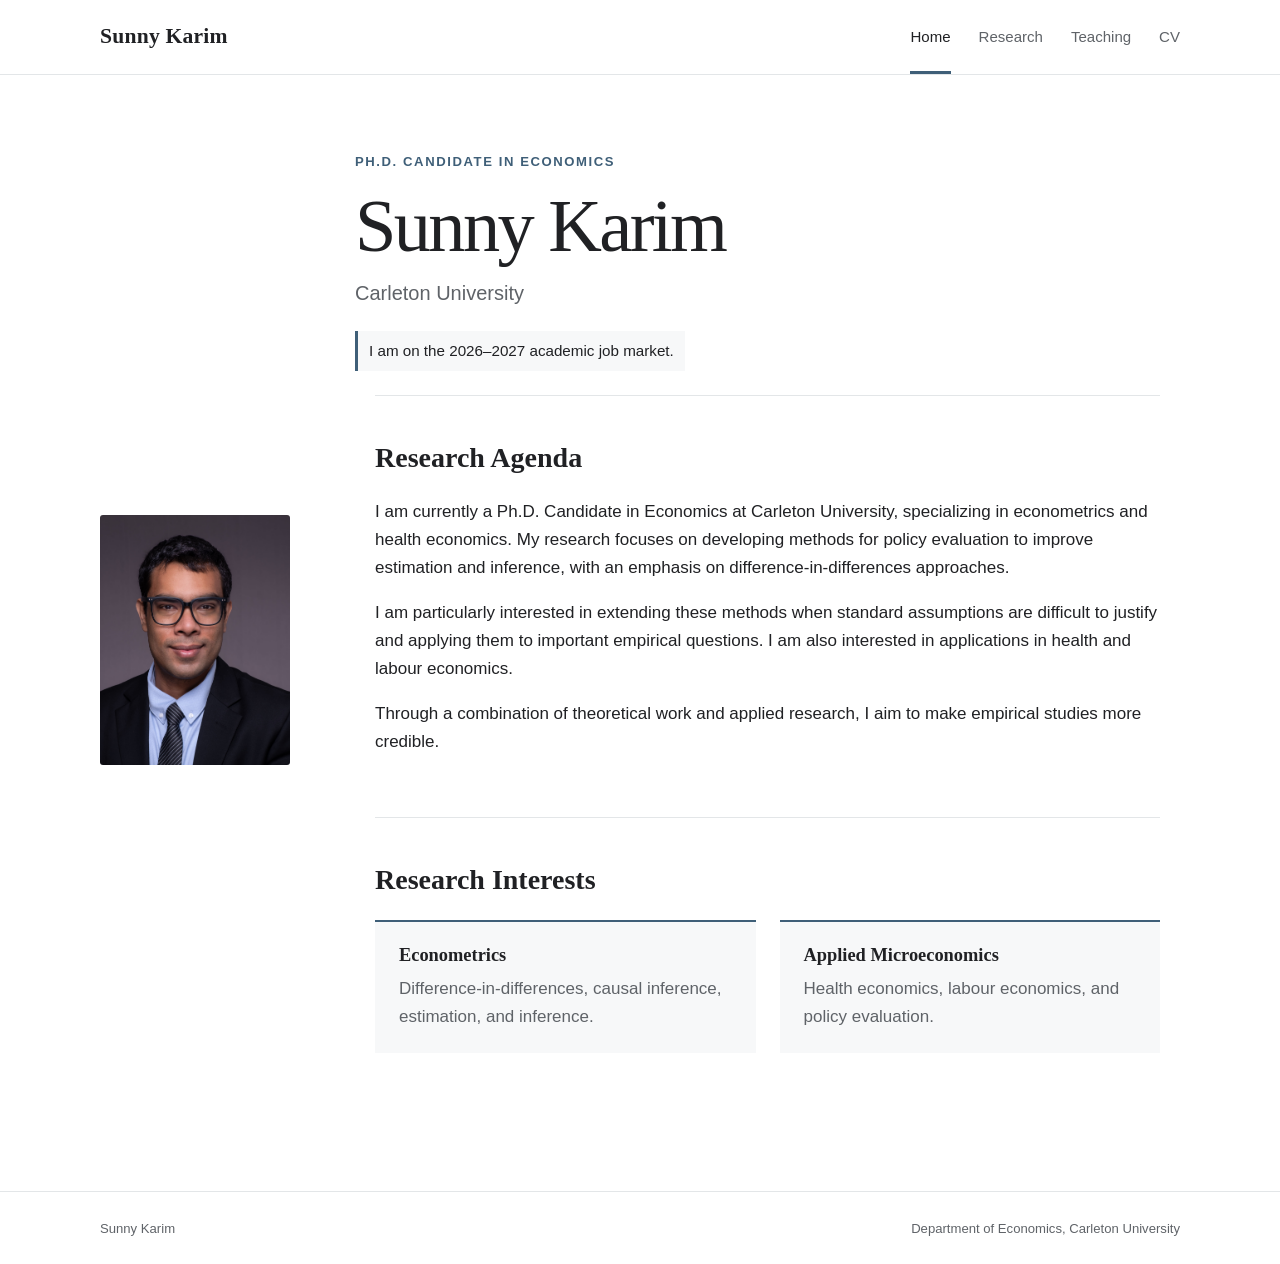
==== index.html @ e1e47e3f "Removed the second navigation bar" ====
<!DOCTYPE html>
<html lang="en">
<head>
  <meta charset="utf-8">
  <meta name="viewport" content="width=device-width, initial-scale=1">
  <meta name="description" content="Sunny Karim, Ph.D. Candidate in Economics at Carleton University. Research in applied econometrics, causal inference, health economics, and difference-in-differences.">
  <title>Sunny Karim | Economics</title>
  <link rel="stylesheet" href="assets/css/style.css">
</head>
<body>
  <header class="site-header">
    <div class="container nav-wrap">
      <a class="site-title" href="index.html">Sunny Karim</a>
      <nav class="site-nav" aria-label="Main navigation">
        <a class="active" href="index.html">Home</a>
        <a href="research.html">Research</a>
        <a href="teaching.html">Teaching</a>
        <a href="cv.html">CV</a>
      </nav>
    </div>
  </header>

  <main>
    <section class="hero container">
      <div class="portrait-column">
        <img
          class="portrait-photo"
          src="assets/img/Sunny-Karim-0310.jpg"
          alt="Sunny Karim"
        >
      </div>

      <div class="hero-copy">
        <p class="eyebrow">Ph.D. Candidate in Economics</p>
        <h1>Sunny Karim</h1>
        <p class="affiliation">Carleton University</p>
        <p class="market-note">I am on the 2026–2027 academic job market.</p>

      <section class="content-section container narrow">
      <h2>Research Agenda</h2>
      <p>
        I am currently a Ph.D. Candidate in Economics at Carleton University, specializing in econometrics and health economics. My research focuses on developing methods for policy evaluation to improve estimation and inference, with an emphasis on difference-in-differences approaches.
      </p>
      <p>
        I am particularly interested in extending these methods when standard assumptions are difficult to justify and applying them to important empirical questions. I am also interested in applications in health and labour economics.
      </p>
      <p>
        Through a combination of theoretical work and applied research, I aim to make empirical studies more credible.
      </p>
    </section>

    <section class="content-section container narrow highlights">
      <h2>Research Interests</h2>
      <div class="interest-grid">
        <div>
          <h3>Econometrics</h3>
          <p>Difference-in-differences, causal inference, estimation, and inference.</p>
        </div>
        <div>
          <h3>Applied Microeconomics</h3>
          <p>Health economics, labour economics, and policy evaluation.</p>
        </div>
      </div>
    </section>
  </main>

  <footer class="site-footer">
    <div class="container footer-inner">
      <span>Sunny Karim</span>
      <span>Department of Economics, Carleton University</span>
    </div>
  </footer>
</body>
</html>
---- assets/css/style.css ----
:root {
  --ink: #202124;
  --muted: #5f6368;
  --line: #e3e6e8;
  --accent: #3f5f78;
  --accent-dark: #29465c;
  --soft: #f7f8f9;
  --white: #ffffff;
  --max: 1080px;
}

* { box-sizing: border-box; }

html { scroll-behavior: smooth; }

body {
  margin: 0;
  color: var(--ink);
  background: var(--white);
  font-family: Arial, Helvetica, sans-serif;
  font-size: 17px;
  line-height: 1.65;
}

a {
  color: var(--accent-dark);
  text-decoration: none;
}

a:hover { text-decoration: underline; }

.container {
  width: min(calc(100% - 40px), var(--max));
  margin: 0 auto;
}

.narrow { max-width: 840px; }

.site-header {
  border-bottom: 1px solid var(--line);
  background: rgba(255, 255, 255, 0.96);
  position: sticky;
  top: 0;
  z-index: 20;
}

.nav-wrap {
  min-height: 72px;
  display: flex;
  align-items: center;
  justify-content: space-between;
  gap: 32px;
}

.site-title {
  color: var(--ink);
  font-family: Georgia, "Times New Roman", serif;
  font-size: 1.35rem;
  font-weight: 700;
  letter-spacing: 0.01em;
}

.site-title:hover { text-decoration: none; }

.site-nav {
  display: flex;
  align-items: center;
  gap: 28px;
  font-size: 0.94rem;
}

.site-nav a {
  color: var(--muted);
  padding: 25px 0 21px;
  border-bottom: 3px solid transparent;
}

.site-nav a:hover,
.site-nav a.active {
  color: var(--ink);
  border-bottom-color: var(--accent);
  text-decoration: none;
}

.hero {
  display: grid;
  grid-template-columns: 200px 1fr;
  gap: 55px;
  align-items: center;
  padding-top: 76px;
  padding-bottom: 62px;
}

.portrait-column { text-align: center; }

.portrait-photo {
  display: block;
  width: 190px !important;
  height: 250px !important;
  margin: 0 !important;
  object-fit: cover;
  object-position: center top;
  border-radius: 3px;
}

.portrait-placeholder {
  width: 230px;
  height: 280px;
  margin: 0 auto;
  border: 1px solid var(--line);
  background: linear-gradient(145deg, #f0f2f3, #fafafa);
  display: flex;
  align-items: center;
  justify-content: center;
}

.portrait-placeholder span {
  font-family: Georgia, "Times New Roman", serif;
  font-size: 4.2rem;
  color: #a4acb2;
}

.photo-note {
  margin: 10px 0 0;
  color: #8a9095;
  font-size: 0.77rem;
}

.eyebrow {
  margin: 0 0 8px;
  color: var(--accent);
  font-size: 0.82rem;
  font-weight: 700;
  letter-spacing: 0.12em;
  text-transform: uppercase;
}

h1, h2, h3 {
  font-family: Georgia, "Times New Roman", serif;
  color: var(--ink);
  line-height: 1.25;
}

h1 {
  margin: 0;
  font-size: clamp(2.6rem, 7vw, 4.65rem);
  font-weight: 500;
  letter-spacing: -0.035em;
}

h2 {
  margin-top: 0;
  font-size: 1.75rem;
  font-weight: 600;
}

h3 { font-size: 1.15rem; }

.affiliation {
  margin: 4px 0 18px;
  color: var(--muted);
  font-size: 1.25rem;
}

.market-note {
  display: inline-block;
  margin: 3px 0 24px;
  padding: 7px 11px;
  background: var(--soft);
  border-left: 3px solid var(--accent);
  font-size: 0.95rem;
}

.quick-links {
  display: flex;
  flex-wrap: wrap;
  gap: 20px;
  font-size: 0.95rem;
  font-weight: 600;
}

.content-section {
  padding-top: 44px;
  padding-bottom: 44px;
  border-top: 1px solid var(--line);
}

.content-section p { margin: 0 0 1em; }

.highlights { padding-bottom: 76px; }

.interest-grid {
  display: grid;
  grid-template-columns: repeat(2, 1fr);
  gap: 24px;
}

.interest-grid > div {
  padding: 22px 24px;
  background: var(--soft);
  border-top: 2px solid var(--accent);
}

.interest-grid h3 { margin: 0 0 8px; }
.interest-grid p { margin: 0; color: var(--muted); }

.page-content {
  min-height: calc(100vh - 160px);
  padding-top: 70px;
  padding-bottom: 80px;
}

.page-heading {
  max-width: 820px;
  margin-bottom: 54px;
}

.page-heading h1 {
  font-size: clamp(2.5rem, 6vw, 4rem);
  margin-bottom: 18px;
}

.page-heading > p:last-child {
  color: var(--muted);
  font-size: 1.08rem;
}

.research-list {
  max-width: 880px;
}

.paper-card {
  padding: 28px 0 32px;
  border-top: 1px solid var(--line);
}

.paper-card:last-child { border-bottom: 1px solid var(--line); }

.paper-card h2 {
  margin-bottom: 10px;
  font-size: 1.45rem;
}

.paper-card p { margin: 0 0 10px; }

.paper-label {
  color: var(--accent);
  font-size: 0.78rem;
  font-weight: 700;
  letter-spacing: 0.09em;
  text-transform: uppercase;
}

.paper-links {
  font-size: 0.92rem;
  font-weight: 600;
}

.paper-links span { color: #a0a5a9; margin: 0 5px; }

.timeline {
  max-width: 820px;
}

.timeline article {
  padding: 26px 0;
  border-top: 1px solid var(--line);
}

.timeline article:last-child { border-bottom: 1px solid var(--line); }
.timeline h2 { margin-bottom: 8px; font-size: 1.4rem; }
.timeline p { margin: 0; color: var(--muted); }

.cv-panel {
  max-width: 760px;
  padding: 34px;
  background: var(--soft);
  border-top: 3px solid var(--accent);
}

.cv-panel h2 { margin-bottom: 4px; }
.cv-panel p { margin-top: 6px; }
.cv-status { color: var(--muted); }

.button {
  display: inline-block;
  margin-top: 10px;
  padding: 10px 16px;
  border: 1px solid var(--accent-dark);
  background: var(--accent-dark);
  color: var(--white);
  font-size: 0.92rem;
}

.button:hover { text-decoration: none; }
.button.disabled { opacity: 0.55; cursor: default; }

.no-side-padding { margin: 50px 0 0; }

.edit-note {
  max-width: 820px;
  margin-top: 30px;
  padding: 12px 14px;
  background: #fffbea;
  border-left: 3px solid #c5aa45;
  color: #5f5840;
  font-size: 0.9rem;
}

code {
  padding: 2px 5px;
  border-radius: 3px;
  background: #eef0f1;
  font-size: 0.88em;
}

.site-footer {
  border-top: 1px solid var(--line);
  color: var(--muted);
  font-size: 0.82rem;
}

.footer-inner {
  min-height: 72px;
  display: flex;
  align-items: center;
  justify-content: space-between;
  gap: 20px;
}

@media (max-width: 760px) {
  body { font-size: 16px; }

  .nav-wrap {
    min-height: auto;
    padding-top: 16px;
    padding-bottom: 10px;
    align-items: flex-start;
    flex-direction: column;
    gap: 7px;
  }

  .site-nav {
    width: 100%;
    gap: 18px;
    overflow-x: auto;
  }

  .site-nav a { padding: 7px 0 11px; }

  .hero {
    grid-template-columns: 1fr;
    gap: 32px;
    padding-top: 46px;
  }

  .portrait-column { text-align: left; }
  .portrait-photo {
    margin-left: 0;
    width: 140px;
    height: 178px;
  }
  .portrait-placeholder { margin-left: 0; width: 190px; height: 230px; }
  .photo-note { max-width: 190px; text-align: center; }

  .interest-grid { grid-template-columns: 1fr; }

  .footer-inner {
    padding-top: 16px;
    padding-bottom: 16px;
    align-items: flex-start;
    flex-direction: column;
    justify-content: center;
    gap: 2px;
  }
}
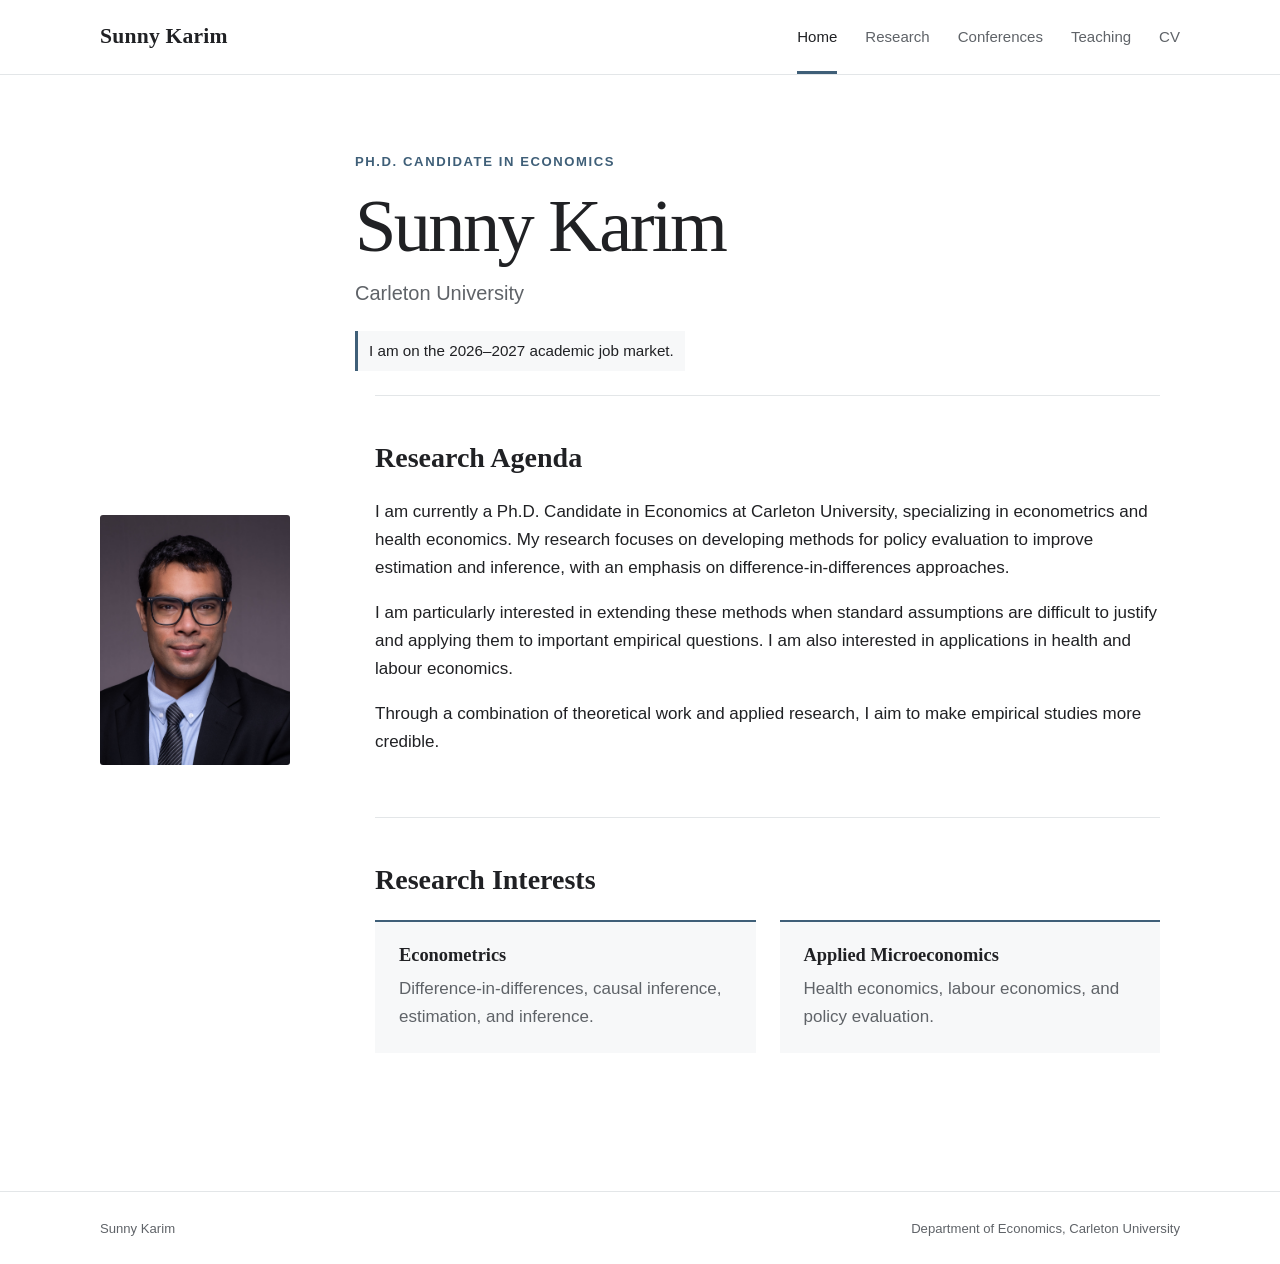
==== commit 900b26b8: "Update index.html with new navigation bar" ====
--- a/index.html
+++ b/index.html
@@ -12,10 +12,27 @@
     <div class="container nav-wrap">
       <a class="site-title" href="index.html">Sunny Karim</a>
       <nav class="site-nav" aria-label="Main navigation">
-        <a class="active" href="index.html">Home</a>
-        <a href="research.html">Research</a>
-        <a href="teaching.html">Teaching</a>
-        <a href="cv.html">CV</a>
+      
+        <a class="active" href="index.html">
+          Home
+        </a>
+      
+        <a href="research.html">
+          Research
+        </a>
+      
+        <a href="conferences.html">
+          Conferences
+        </a>
+      
+        <a href="teaching.html">
+          Teaching
+        </a>
+      
+        <a href="cv.html">
+          CV
+        </a>
+      
       </nav>
     </div>
   </header>
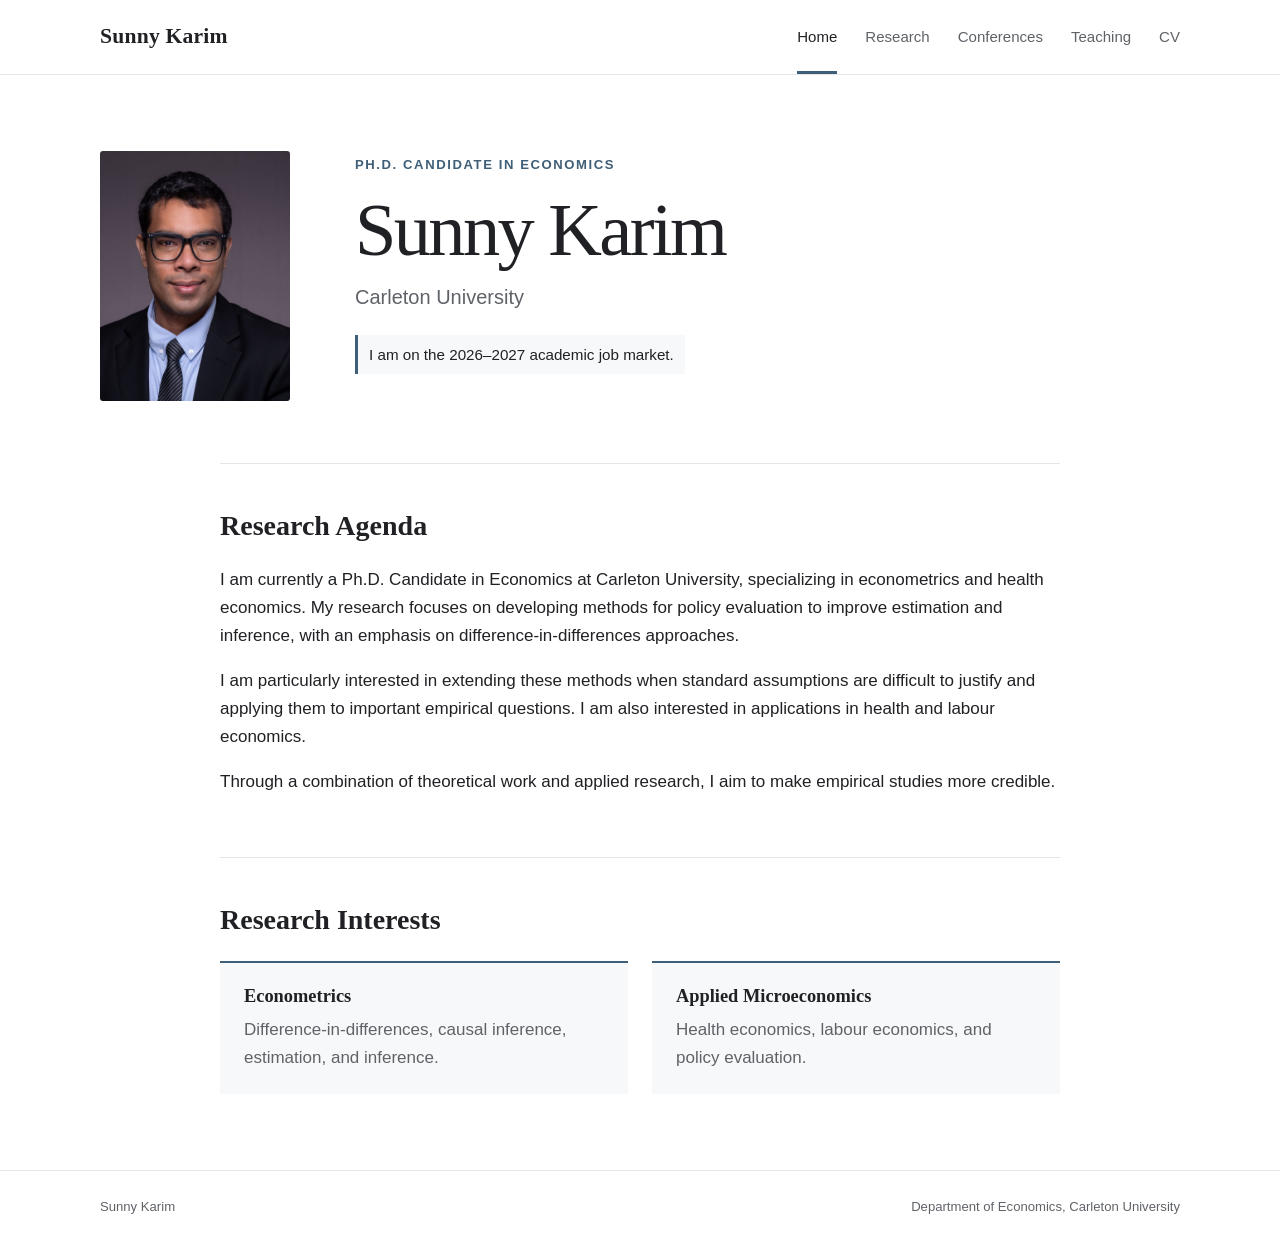
==== commit 68e747fa: "Fix homepage hero structure to align portrait beside name" ====
--- a/index.html
+++ b/index.html
@@ -52,8 +52,10 @@
         <h1>Sunny Karim</h1>
         <p class="affiliation">Carleton University</p>
         <p class="market-note">I am on the 2026–2027 academic job market.</p>
+      </div>
+    </section>
 
-      <section class="content-section container narrow">
+    <section class="content-section container narrow">
       <h2>Research Agenda</h2>
       <p>
         I am currently a Ph.D. Candidate in Economics at Carleton University, specializing in econometrics and health economics. My research focuses on developing methods for policy evaluation to improve estimation and inference, with an emphasis on difference-in-differences approaches.
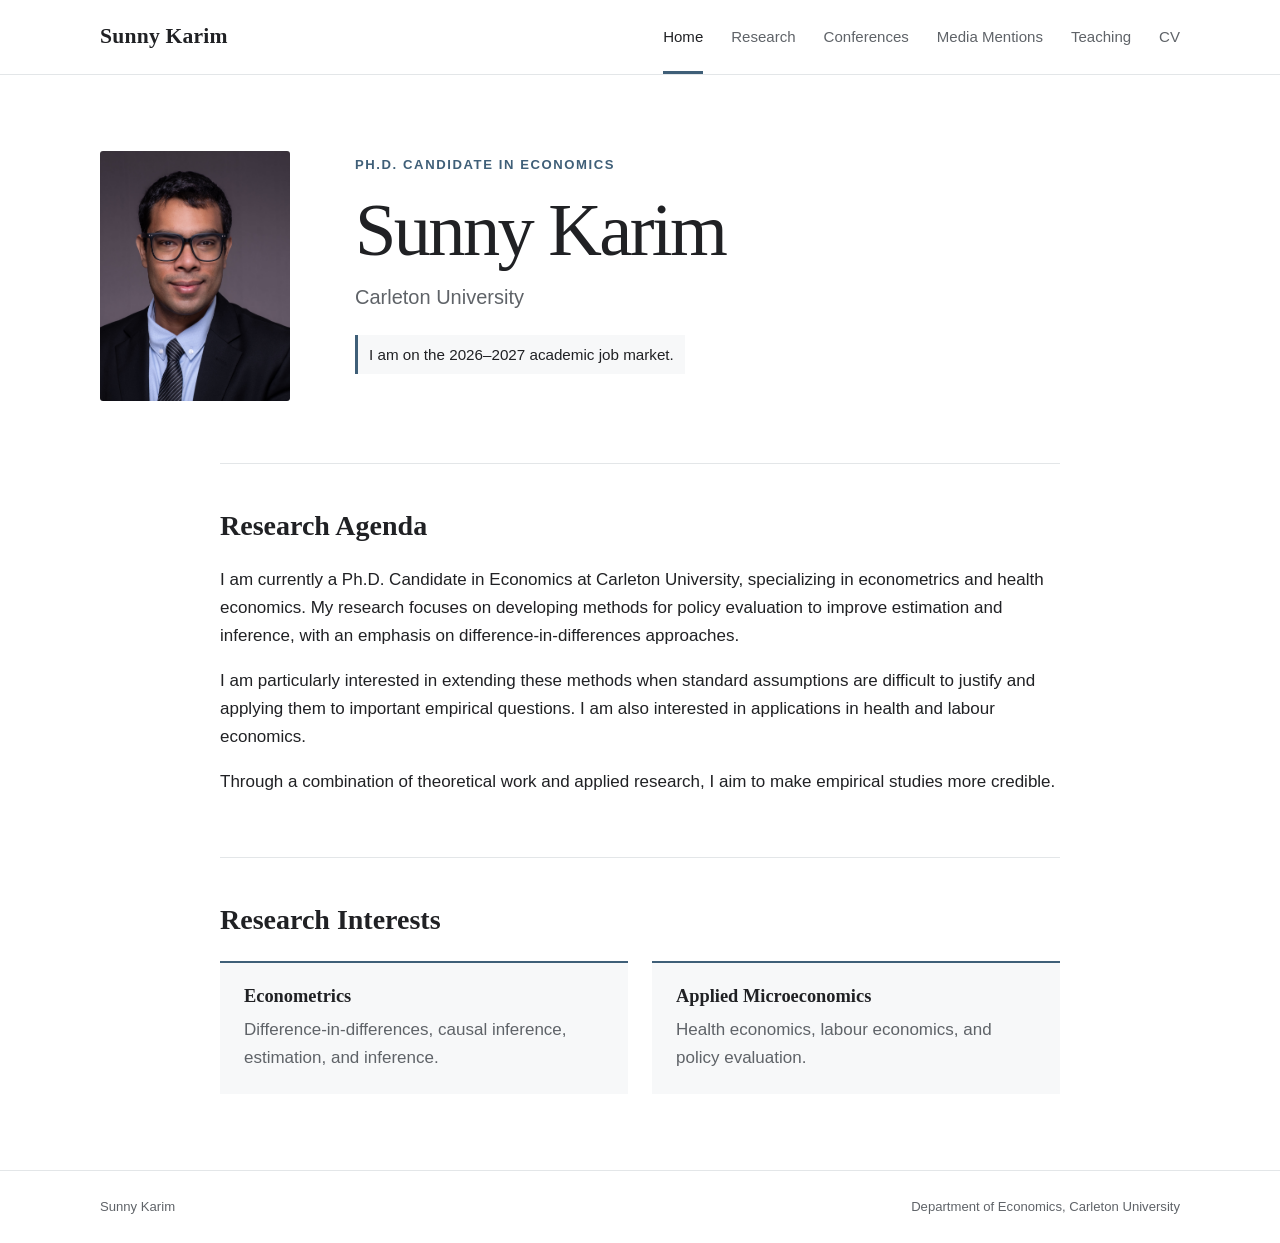
==== commit dfd386b2: "Add Media Mentions page with CV coverage and site navigation" ====
--- a/index.html
+++ b/index.html
@@ -24,6 +24,8 @@
         <a href="conferences.html">
           Conferences
         </a>
+        <a href="media.html">Media Mentions</a>
+
       
         <a href="teaching.html">
           Teaching
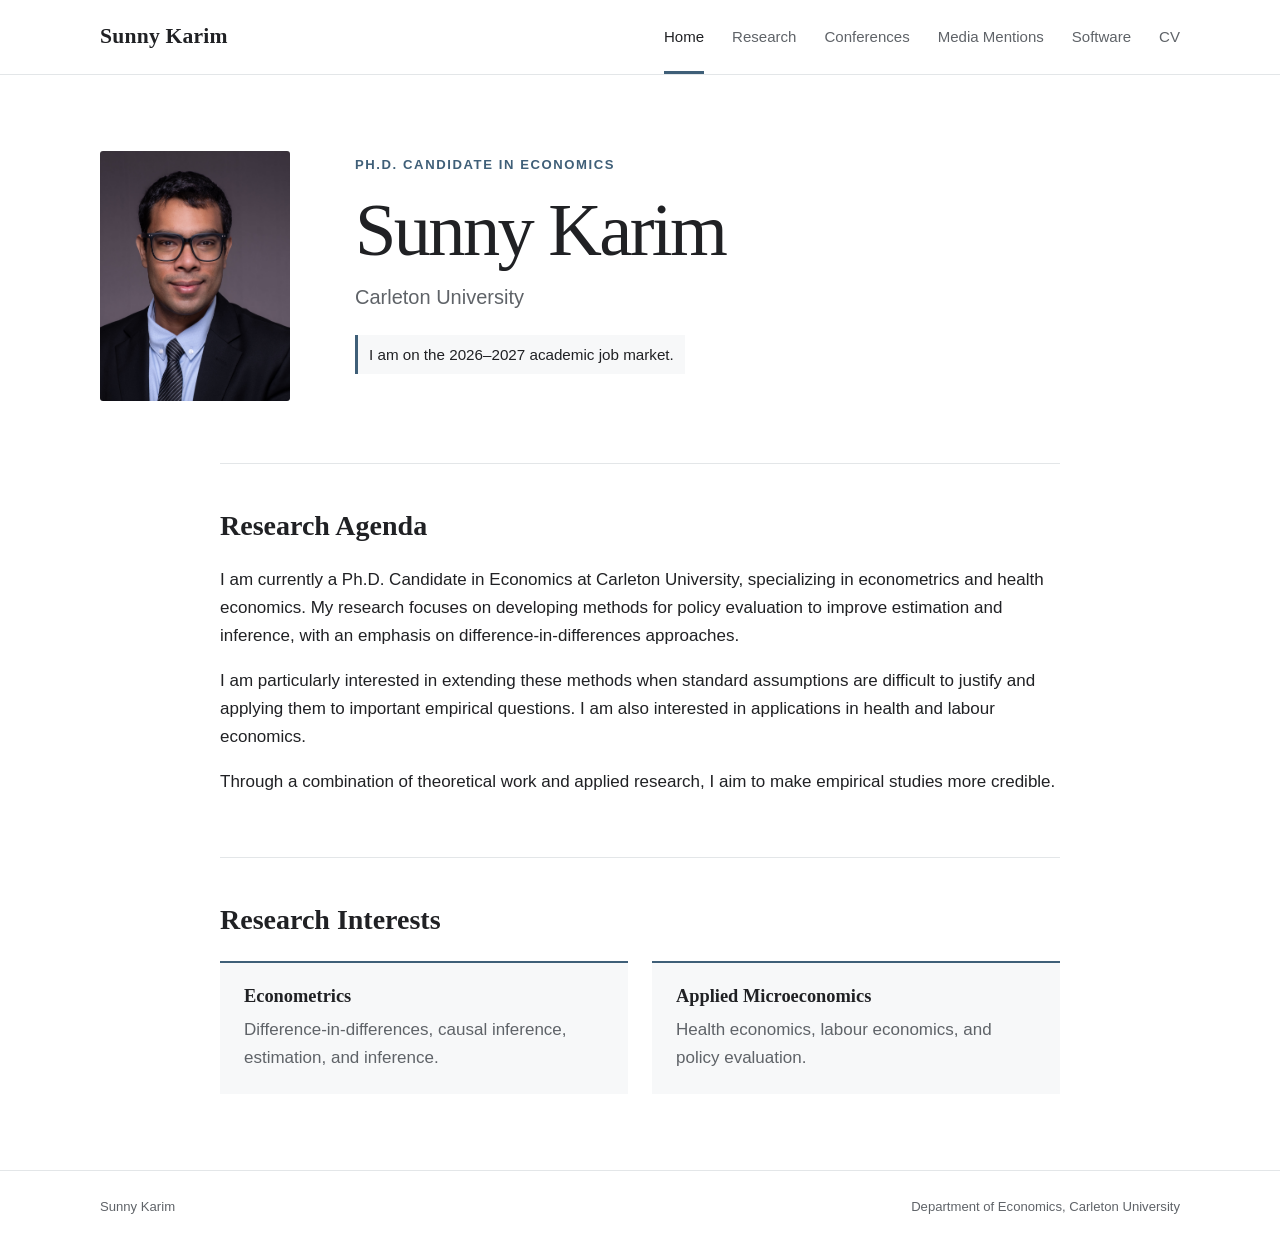
==== commit 9000f517: "Replace Teaching with Software page and verified package links" ====
--- a/index.html
+++ b/index.html
@@ -27,9 +27,7 @@
         <a href="media.html">Media Mentions</a>
 
       
-        <a href="teaching.html">
-          Teaching
-        </a>
+        <a href="software.html">Software</a>
       
         <a href="cv.html">
           CV
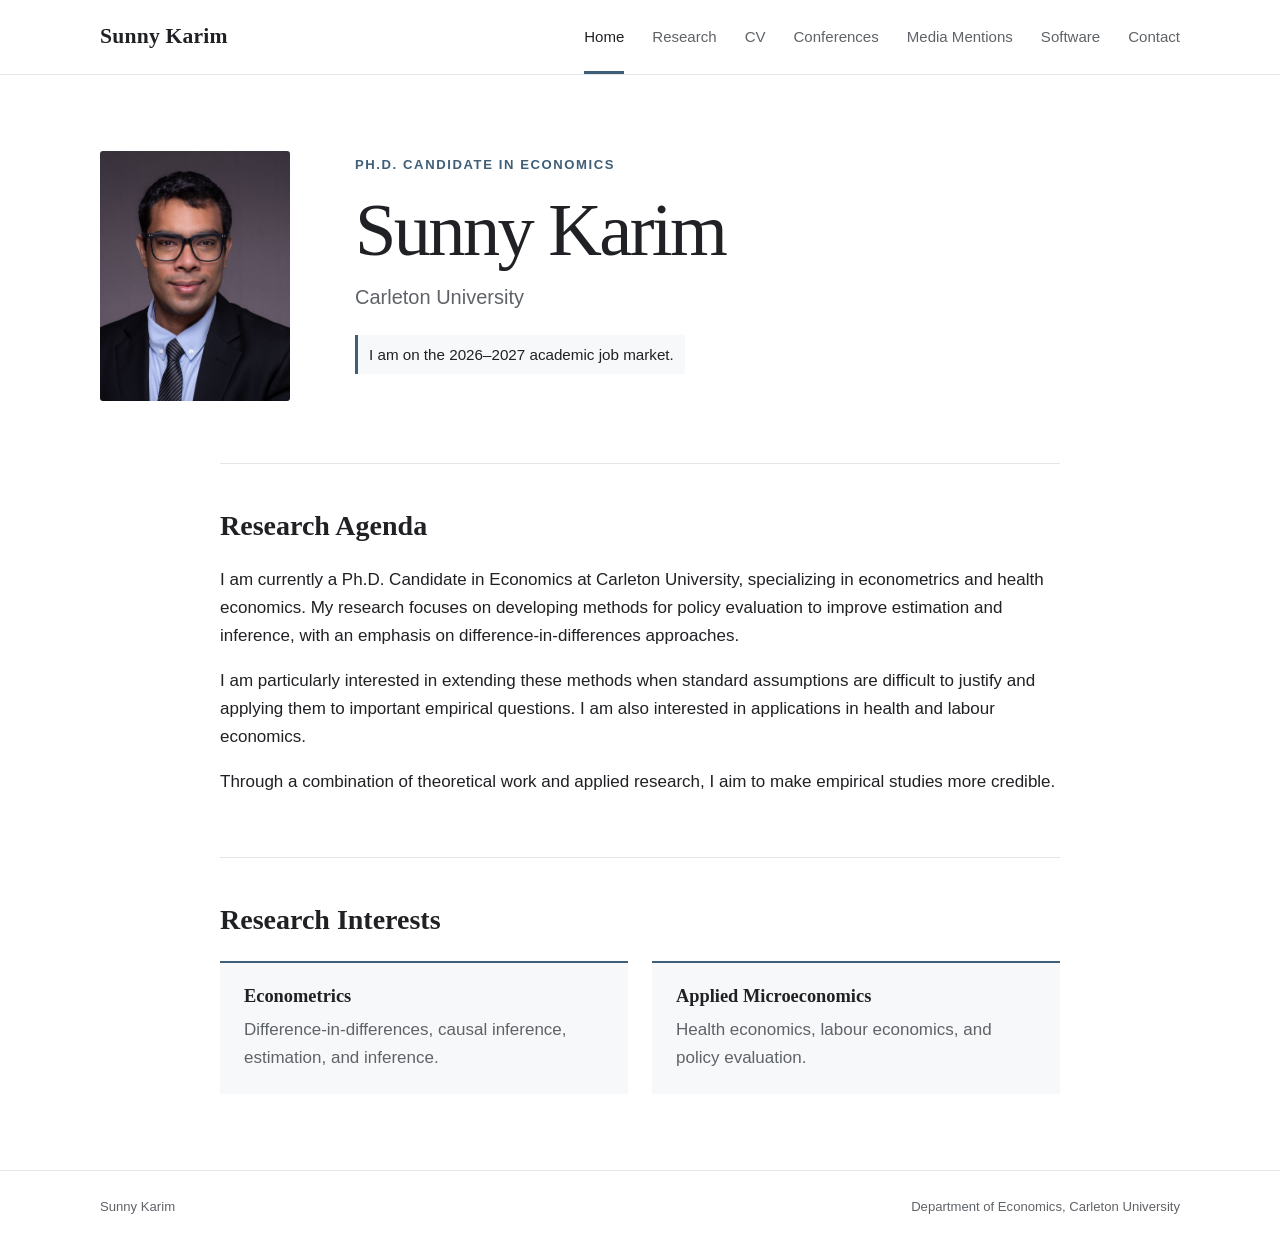
==== commit 93f3ed54: "Add Contact page, move CV after Research, and simplify media heading" ====
--- a/index.html
+++ b/index.html
@@ -12,27 +12,13 @@
     <div class="container nav-wrap">
       <a class="site-title" href="index.html">Sunny Karim</a>
       <nav class="site-nav" aria-label="Main navigation">
-      
-        <a class="active" href="index.html">
-          Home
-        </a>
-      
-        <a href="research.html">
-          Research
-        </a>
-      
-        <a href="conferences.html">
-          Conferences
-        </a>
+        <a class="active" aria-current="page" href="index.html">Home</a>
+        <a href="research.html">Research</a>
+        <a href="cv.html">CV</a>
+        <a href="conferences.html">Conferences</a>
         <a href="media.html">Media Mentions</a>
-
-      
         <a href="software.html">Software</a>
-      
-        <a href="cv.html">
-          CV
-        </a>
-      
+        <a href="contact.html">Contact</a>
       </nav>
     </div>
   </header>
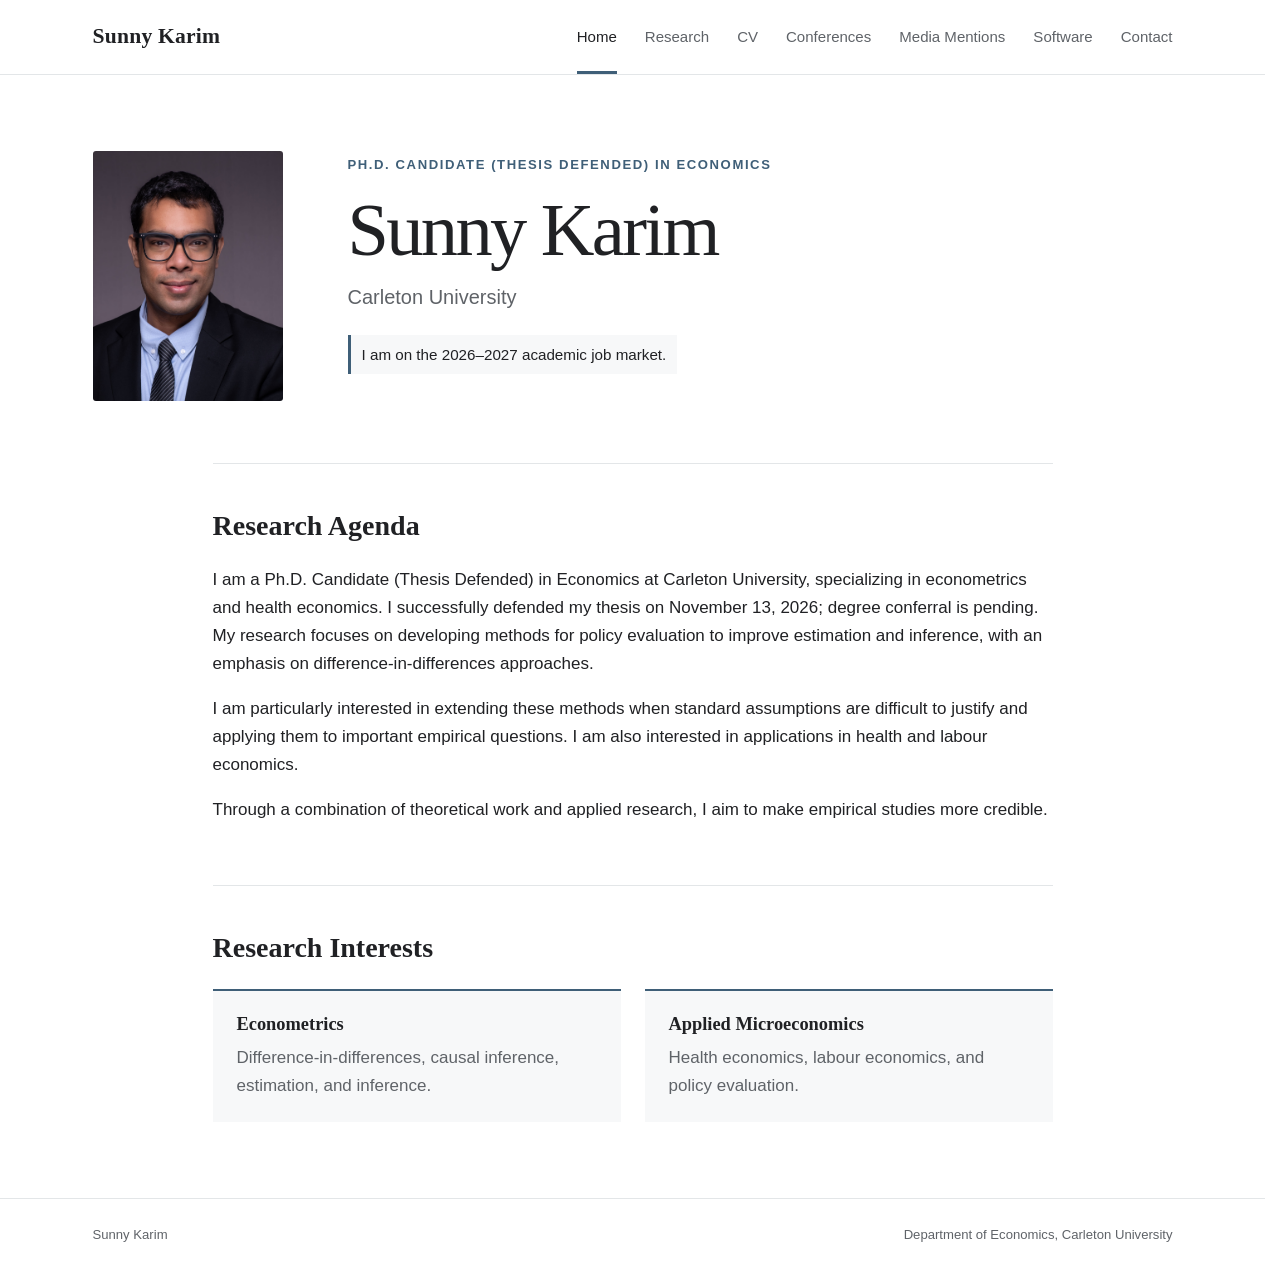
==== commit 06c18cf2: "Update homepage with defended PhD and pending conferral" ====
--- a/index.html
+++ b/index.html
@@ -3,9 +3,9 @@
 <head>
   <meta charset="utf-8">
   <meta name="viewport" content="width=device-width, initial-scale=1">
-  <meta name="description" content="Sunny Karim, Ph.D. Candidate in Economics at Carleton University. Research in applied econometrics, causal inference, health economics, and difference-in-differences.">
+  <meta name="description" content="Sunny Karim, Ph.D. Candidate (Thesis Defended) in Economics at Carleton University. Thesis successfully defended November 13, 2026; degree conferral pending. Research in applied econometrics, causal inference, health economics, and difference-in-differences.">
   <title>Sunny Karim | Economics</title>
-  <link rel="stylesheet" href="assets/css/style.css">
+  <link rel="stylesheet" href="assets/css/style.css?v=20261002">
 </head>
 <body>
   <header class="site-header">
@@ -34,7 +34,7 @@
       </div>
 
       <div class="hero-copy">
-        <p class="eyebrow">Ph.D. Candidate in Economics</p>
+        <p class="eyebrow">Ph.D. Candidate (Thesis Defended) in Economics</p>
         <h1>Sunny Karim</h1>
         <p class="affiliation">Carleton University</p>
         <p class="market-note">I am on the 2026–2027 academic job market.</p>
@@ -44,7 +44,7 @@
     <section class="content-section container narrow">
       <h2>Research Agenda</h2>
       <p>
-        I am currently a Ph.D. Candidate in Economics at Carleton University, specializing in econometrics and health economics. My research focuses on developing methods for policy evaluation to improve estimation and inference, with an emphasis on difference-in-differences approaches.
+        I am a Ph.D. Candidate (Thesis Defended) in Economics at Carleton University, specializing in econometrics and health economics. I successfully defended my thesis on November 13, 2026; degree conferral is pending. My research focuses on developing methods for policy evaluation to improve estimation and inference, with an emphasis on difference-in-differences approaches.
       </p>
       <p>
         I am particularly interested in extending these methods when standard assumptions are difficult to justify and applying them to important empirical questions. I am also interested in applications in health and labour economics.
--- a/assets/css/style.css
+++ b/assets/css/style.css
@@ -11,7 +11,10 @@
 
 * { box-sizing: border-box; }
 
-html { scroll-behavior: smooth; }
+html {
+  scroll-behavior: smooth;
+  scrollbar-gutter: stable;
+}
 
 body {
   margin: 0;
